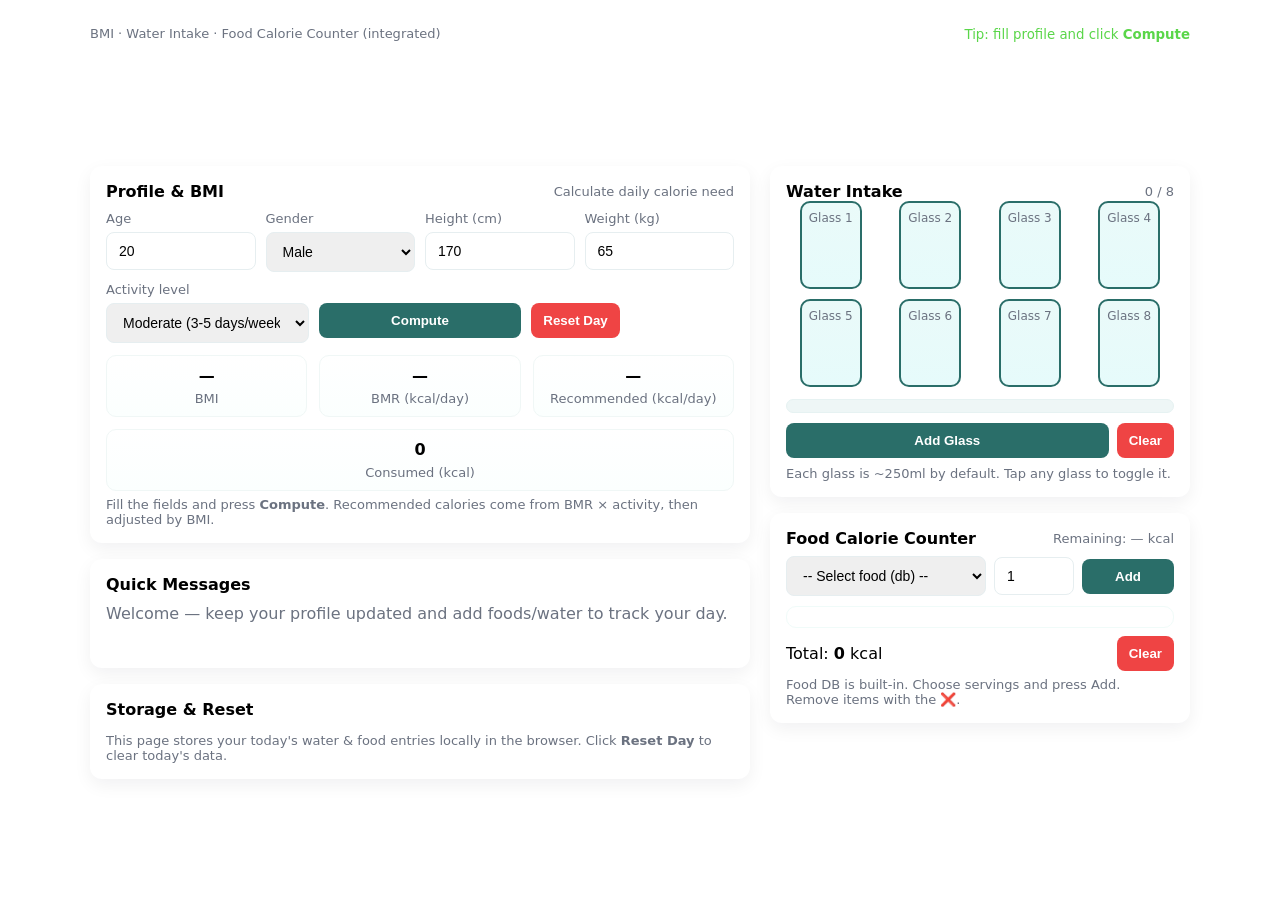
==== bmi.html @ 4206875d "Added FitTrack website files" ====
<!DOCTYPE html>
<html lang="en">
  <head>
    <meta charset="utf-8" />
    <meta name="viewport" content="width=device-width,initial-scale=1" />
    <title>FitTrack</title>
    <style>
      :root {
        --bg1: #f6fbff;
        --card: #ffffff;
        --accent: #2a6e69;
        --accent-2: #4adede;
        --muted: #6b7280;
        --good: #16a34a;
        --warn: #f59e0b;
        --bad: #ef4444;
        --radius: 12px;
        --glass-size: 62px;
        --bg-color: #000;
        --snd-bg-color: #111;
        --text-color: #fff;
        --main-color: #5ad649;
      }
      * {
        box-sizing: border-box;
      }
      body {
        margin: 0;
        font-family: Inter, ui-sans-serif, system-ui, -apple-system, "Segoe UI",
          Roboto, "Helvetica Neue", Arial;
        background: linear-gradient(135deg, var(--bg-color));
        color: var(--bg-color);
        padding: 24px;
        display: flex;
        justify-content: center;
        min-height: 100vh;
      }
      .wrap {
        width: 100%;
        max-width: 1100px;
        display: grid;
        grid-template-columns: 1fr 420px;
        gap: 20px;
        align-items: start;
      }
      header {
        grid-column: 1/-1;
        display: flex;
        justify-content: space-between;
        align-items: center;
        margin-bottom: 6px;
        color: var(--main-color);
      }

      header p {
        margin: 0;
        color: var(--muted);
        font-size: 13px;
      }
      .card {
        background: var(--card);
        border-radius: var(--radius);
        padding: 16px;
        box-shadow: 0 6px 18px rgba(10, 20, 28, 0.06);
      }

      /* Left column: big vertical stack */
      .left {
        display: flex;
        flex-direction: column;
        gap: 16px;
      }

      /* BMI / Profile form */
      .profile-grid {
        display: grid;
        grid-template-columns: repeat(4, 1fr);
        gap: 10px;
      }
      label {
        font-size: 13px;
        color: var(--muted);
        display: block;
        margin-bottom: 6px;
      }
      input[type="number"],
      select {
        width: 100%;
        padding: 10px 12px;
        border-radius: 8px;
        border: 1px solid #e6eef0;
        font-size: 14px;
      }
      .btn {
        background: var(--accent);
        color: white;
        padding: 10px 12px;
        border-radius: 8px;
        border: none;
        cursor: pointer;
        font-weight: 600;
      }
      .row {
        display: flex;
        gap: 10px;
        align-items: center;
      }

      /* Stats area */
      .stats {
        display: flex;
        gap: 12px;
        flex-wrap: wrap;
        margin-top: 8px;
      }
      .stat {
        flex: 1 1 150px;
        background: linear-gradient(180deg, #ffffff, #fbfffe);
        border-radius: 10px;
        padding: 10px;
        text-align: center;
        border: 1px solid #f0f7f6;
      }
      .stat h3 {
        margin: 0;
        font-size: 16px;
      }
      .stat p {
        margin: 6px 0 0;
        color: var(--muted);
        font-size: 13px;
      }

      /* Right column: water + food */
      .right {
        display: flex;
        flex-direction: column;
        gap: 16px;
      }

      /* Water tracker */
      .glasses {
        display: grid;
        grid-template-columns: repeat(4, 1fr);
        gap: 10px;
        justify-items: center;
      }
      .glass {
        width: var(--glass-size);
        height: 88px;
        border-radius: 10px;
        border: 2px solid var(--accent);
        background: linear-gradient(180deg, #eafaf9, #e6fbfb);
        display: flex;
        align-items: flex-end;
        justify-content: center;
        cursor: pointer;
        position: relative;
        transition: all 0.25s ease;
      }
      .glass.full {
        background: linear-gradient(180deg, var(--accent-2), #1fc9c9);
        color: rgb(3, 3, 3);
        transform: translateY(-4px);
      }
      .glass span {
        position: absolute;
        top: 8px;
        font-size: 12px;
        color: var(--muted);
      }
      .progress {
        width: 100%;
        height: 14px;
        background: #eef6f6;
        border-radius: 999px;
        overflow: hidden;
        margin-top: 12px;
        border: 1px solid #e6f2f2;
      }
      .progress-bar {
        height: 100%;
        width: 0%;
        background: linear-gradient(90deg, var(--accent-2), var(--accent));
        transition: width 0.3s ease;
      }

      /* Food list */
      .food-row {
        display: flex;
        gap: 8px;
        align-items: center;
        margin-bottom: 10px;
      }
      select,
      input[type="number"] {
        font-size: 14px;
      }
      .food-list {
        max-height: 220px;
        overflow: auto;
        padding: 8px 0;
      }
      .food-item {
        display: flex;
        justify-content: space-between;
        align-items: center;
        padding: 8px;
        border-radius: 8px;
        background: #fbfffe;
        border: 1px solid #f0fbf9;
        margin-bottom: 8px;
        font-size: 14px;
      }
      .food-item button {
        background: transparent;
        border: none;
        color: var(--bad);
        cursor: pointer;
        font-weight: 700;
      }
      .totals {
        display: flex;
        justify-content: space-between;
        align-items: center;
        margin-top: 8px;
        gap: 6px;
      }
      .remaining {
        font-weight: 700;
      }
      .note {
        font-size: 13px;
        color: var(--muted);
        margin-top: 6px;
      }

      footer {
        grid-column: 1/-1;
        margin-top: 10px;
        color: var(--muted);
        font-size: 13px;
        text-align: center;
      }

      /* Responsive */
      @media (max-width: 980px) {
        .wrap {
          grid-template-columns: 1fr;
          padding: 8px;
        }
        .right {
          order: 2;
        }
      }
    </style>
  </head>
  <body>
    <div class="wrap">
      <header>
        <div>
          <p>BMI · Water Intake · Food Calorie Counter (integrated)</p>
        </div>
        <div>
          <small>Tip: fill profile and click <strong>Compute</strong></small>
        </div>
      </header>

      <!-- LEFT: Controls + Outputs -->
      <div class="left">
        <!-- PROFILE / BMI -->
        <div class="card">
          <div
            style="
              display: flex;
              justify-content: space-between;
              align-items: center;
            "
          >
            <div><strong>Profile & BMI</strong></div>
            <div style="font-size: 13px; color: var(--muted)">
              Calculate daily calorie need
            </div>
          </div>

          <div style="height: 10px"></div>

          <div class="profile-grid">
            <div>
              <label>Age</label>
              <input id="age" type="number" min="5" max="120" value="20" />
            </div>
            <div>
              <label>Gender</label>
              <select id="gender">
                <option value="male">Male</option>
                <option value="female">Female</option>
              </select>
            </div>
            <div>
              <label>Height (cm)</label>
              <input id="height" type="number" min="80" max="260" value="170" />
            </div>
            <div>
              <label>Weight (kg)</label>
              <input id="weight" type="number" min="20" max="300" value="65" />
            </div>
          </div>

          <div style="height: 10px"></div>

          <div
            class="profile-grid"
            style="grid-template-columns: repeat(3, 1fr)"
          >
            <div>
              <label>Activity level</label>
              <select id="activity">
                <option value="1.2">Sedentary (little or no exercise)</option>
                <option value="1.375">Light (1-3 days/week)</option>
                <option value="1.55" selected>Moderate (3-5 days/week)</option>
                <option value="1.725">Active (6-7 days/week)</option>
                <option value="1.9">Very active (hard daily exercise)</option>
              </select>
            </div>
            <div>
              <label>&nbsp;</label>
              <button id="computeBtn" class="btn" style="width: 100%">
                Compute
              </button>
            </div>
            <div>
              <label>&nbsp;</label>
              <button id="resetProfile" class="btn" style="background: #ef4444">
                Reset Day
              </button>
            </div>
          </div>

          <div class="stats" style="margin-top: 12px">
            <div class="stat">
              <h3 id="bmiVal">—</h3>
              <p id="bmiLabel">BMI</p>
            </div>
            <div class="stat">
              <h3 id="bmrVal">—</h3>
              <p>BMR (kcal/day)</p>
            </div>
            <div class="stat">
              <h3 id="tdeeVal">—</h3>
              <p>Recommended (kcal/day)</p>
            </div>
            <div class="stat">
              <h3 id="consumedVal">0</h3>
              <p>Consumed (kcal)</p>
            </div>
          </div>

          <div class="note" id="profileNote">
            Fill the fields and press <strong>Compute</strong>. Recommended
            calories come from BMR × activity, then adjusted by BMI.
          </div>
        </div>

        <!-- INFO / MESSAGES -->
        <div class="card">
          <strong>Quick Messages</strong>
          <div style="height: 10px"></div>
          <div id="messages" style="min-height: 48px; color: var(--muted)">
            Welcome — keep your profile updated and add foods/water to track
            your day.
          </div>
        </div>

        <!-- OPTIONAL: History / Storage explanation -->
        <div class="card">
          <strong>Storage & Reset</strong>
          <div style="height: 8px"></div>
          <div class="note">
            This page stores your today's water & food entries locally in the
            browser. Click <strong>Reset Day</strong> to clear today's data.
          </div>
        </div>
      </div>

      <!-- RIGHT: Water + Food panels -->
      <div class="right">
        <!-- WATER TRACKER -->
        <div class="card">
          <div
            style="
              display: flex;
              justify-content: space-between;
              align-items: center;
            "
          >
            <div><strong>Water Intake</strong></div>
            <div style="font-size: 13px; color: var(--muted)" id="waterStatus">
              0 / 8
            </div>
          </div>

          <div class="glasses" id="glasses"></div>

          <div class="progress">
            <div class="progress-bar" id="progress-bar"></div>
          </div>
          <div
            style="
              display: flex;
              justify-content: space-between;
              margin-top: 10px;
              gap: 8px;
            "
          >
            <button id="addGlass" class="btn" style="flex: 1">Add Glass</button>
            <button id="clearWater" class="btn" style="background: #ef4444">
              Clear
            </button>
          </div>
          <div class="note" style="margin-top: 8px">
            Each glass is ~250ml by default. Tap any glass to toggle it.
          </div>
        </div>

        <!-- FOOD / CALORIE TRACKER -->
        <div class="card">
          <div
            style="
              display: flex;
              justify-content: space-between;
              align-items: center;
            "
          >
            <div><strong>Food Calorie Counter</strong></div>
            <div style="font-size: 13px; color: var(--muted)">
              Remaining: <span id="remainingVal">—</span> kcal
            </div>
          </div>

          <div style="height: 8px"></div>

          <div class="food-row">
            <select id="foodSelect" style="flex: 2">
              <option value="">-- Select food (db) --</option>
            </select>
            <input
              id="qty"
              type="number"
              min="1"
              value="1"
              style="width: 80px"
              title="Quantity"
            />
            <button id="addFoodBtn" class="btn" style="flex: 0 0 92px">
              Add
            </button>
          </div>

          <div
            class="food-list card"
            id="foodListContainer"
            style="
              padding: 10px;
              border-radius: 10px;
              box-shadow: none;
              border: 1px solid #f0fbf9;
            "
          >
            <div id="foodList"></div>
          </div>

          <div class="totals" style="margin-top: 8px">
            <div>Total: <strong id="totalCal">0</strong> kcal</div>
            <div>
              <button id="clearFood" class="btn" style="background: #ef4444">
                Clear
              </button>
            </div>
          </div>

          <div class="note">
            Food DB is built-in. Choose servings and press Add. Remove items
            with the ❌.
          </div>
        </div>
      </div>
    </div>

    <script>
      /***************
       * Utilities
       ***************/
      function $(id) {
        return document.getElementById(id);
      }
      function fmt(n) {
        return Math.round(n);
      }

      /***************
       * Food Database
       * calories are per-serving. You can expand this list.
       ***************/
      const foodDB = [
        { name: "Apple (1 medium)", cal: 95 },
        { name: "Banana (1 medium)", cal: 105 },
        { name: "Boiled Egg (1)", cal: 78 },
        { name: "Bread (1 slice)", cal: 80 },
        { name: "Rice (1 cup cooked)", cal: 206 },
        { name: "Chapati (1)", cal: 120 },
        { name: "Chicken Breast (100g)", cal: 165 },
        { name: "Paneer (100g)", cal: 265 },
        { name: "Milk (1 glass)", cal: 150 },
        { name: "Omelette (1)", cal: 154 },
        { name: "Salad Bowl", cal: 60 },
        { name: "Pasta (1 cup)", cal: 220 },
        { name: "Dal (1 bowl)", cal: 180 },
        { name: "Sandwich", cal: 250 },
        { name: "Maggie Noodles (1 pack)", cal: 400 },
        { name: "Orange (1 medium)", cal: 62 },
        { name: "Yogurt (100g)", cal: 59 },
        { name: "Peanut Butter (1 tbsp)", cal: 94 },
        { name: "Almonds (10 pcs)", cal: 70 },
        { name: "Fried Potato (100g)", cal: 312 },
      ];

      /***************
       * DOM references & state
       ***************/
      const foodSelect = $("foodSelect");
      const addFoodBtn = $("addFoodBtn");
      const qtyInput = $("qty");
      const foodListDiv = $("foodList");
      const totalCalEl = $("totalCal");
      const consumedValEl = $("consumedVal");
      const remainingValEl = $("remainingVal");
      const messagesEl = $("messages");

      const ageEl = $("age");
      const genderEl = $("gender");
      const heightEl = $("height");
      const weightEl = $("weight");
      const activityEl = $("activity");
      const computeBtn = $("computeBtn");
      const resetProfileBtn = $("resetProfile");
      const bmiValEl = $("bmiVal");
      const bmiLabelEl = $("bmiLabel");
      const bmrValEl = $("bmrVal");
      const tdeeValEl = $("tdeeVal");

      // Water elements
      const glassesContainer = $("glasses");
      const progressBar = $("progress-bar");
      const waterStatus = $("waterStatus");
      const addGlassBtn = $("addGlass");
      const clearWaterBtn = $("clearWater");

      // totals & state
      let totalCalories = 0;
      let consumedItems = []; // {id, name, cal, qty}
      let recommendedCalories = null;

      /***************
       * Populate food dropdown
       ***************/
      function populateFoodDropdown() {
        foodDB.forEach((f, idx) => {
          const opt = document.createElement("option");
          opt.value = idx; // index points to db entry
          opt.textContent = `${f.name} — ${f.cal} kcal`;
          foodSelect.appendChild(opt);
        });
      }
      populateFoodDropdown();

      /***************
       * localStorage helpers (persist day data)
       ***************/
      const STORAGE_KEY = "fittrack_day_v1";

      function loadState() {
        try {
          const saved = JSON.parse(localStorage.getItem(STORAGE_KEY));
          if (!saved) return;
          // Only load if date is today to avoid mixing days
          const today = new Date().toISOString().slice(0, 10);
          if (saved.date !== today) {
            // different day
            return;
          }
          // load consumptions
          consumedItems = saved.items || [];
          totalCalories = saved.total || 0;
          recommendedCalories = saved.recommended || recommendedCalories;
          // water
          if (Array.isArray(saved.water)) {
            waterState = saved.water;
          }
        } catch (e) {
          console.warn("load failed", e);
        }
      }

      function saveState() {
        const today = new Date().toISOString().slice(0, 10);
        const payload = {
          date: today,
          items: consumedItems,
          total: totalCalories,
          recommended: recommendedCalories,
          water: waterState,
        };
        localStorage.setItem(STORAGE_KEY, JSON.stringify(payload));
      }

      /***************
       * Food list behavior
       ***************/
      function renderFoodList() {
        foodListDiv.innerHTML = "";
        consumedItems.forEach((item) => {
          const div = document.createElement("div");
          div.className = "food-item";
          div.innerHTML = `<div>${item.name} x${item.qty}</div><div>${
            item.cal * item.qty
          } kcal <button data-id="${item.id}">❌</button></div>`;
          const btn = div.querySelector("button");
          btn.addEventListener("click", () => {
            removeFoodItem(item.id);
          });
          foodListDiv.appendChild(div);
        });
        totalCalEl.textContent = fmt(totalCalories);
        consumedValEl.textContent = fmt(totalCalories);
        updateRemaining();
      }

      function addFoodFromDB() {
        const sel = foodSelect.value;
        const q = parseInt(qtyInput.value) || 1;
        if (sel === "" || q <= 0) {
          flashMessage("Select a valid food and quantity", "warn");
          return;
        }
        const dbItem = foodDB[parseInt(sel)];
        const id = Date.now() + Math.random().toString(36).slice(2, 6);
        consumedItems.push({ id, name: dbItem.name, cal: dbItem.cal, qty: q });
        totalCalories += dbItem.cal * q;
        renderFoodList();
        saveState();
        flashMessage(`Added ${dbItem.name} ×${q}`, "ok");
      }

      function removeFoodItem(id) {
        const idx = consumedItems.findIndex((x) => x.id === id);
        if (idx === -1) return;
        totalCalories -= consumedItems[idx].cal * consumedItems[idx].qty;
        consumedItems.splice(idx, 1);
        renderFoodList();
        saveState();
        flashMessage("Removed item", "ok");
      }

      function clearFood() {
        consumedItems = [];
        totalCalories = 0;
        renderFoodList();
        saveState();
        flashMessage("Cleared food list for today", "ok");
      }

      addFoodBtn.addEventListener("click", addFoodFromDB);
      $("clearFood").addEventListener("click", clearFood);

      /***************
       * BMI, BMR, TDEE computation
       * Uses Mifflin-St Jeor formula for BMR:
       *  Men:    BMR = 10*w + 6.25*h - 5*age + 5
       *  Women:  BMR = 10*w + 6.25*h - 5*age - 161
       * TDEE = BMR × activityFactor
       * Then small BMI-based adjustment:
       *  underweight: +300 kcal
       *  normal: +0
       *  overweight/obese: -300 kcal
       ***************/
      function computeProfile() {
        const age = Number(ageEl.value);
        const gender = genderEl.value;
        const height = Number(heightEl.value); // cm
        const weight = Number(weightEl.value); // kg
        const activity = Number(activityEl.value);

        if (!age || !height || !weight) {
          flashMessage("Enter valid age, height and weight", "warn");
          return;
        }

        // BMI
        const bmi = weight / ((height / 100) * (height / 100));
        let label = "";
        if (bmi < 18.5) label = "Underweight";
        else if (bmi < 25) label = "Normal";
        else if (bmi < 30) label = "Overweight";
        else label = "Obese";

        // BMR
        let bmr;
        if (gender === "male") {
          bmr = 10 * weight + 6.25 * height - 5 * age + 5;
        } else {
          bmr = 10 * weight + 6.25 * height - 5 * age - 161;
        }
        // TDEE
        let tdee = bmr * activity;

        // adjust by BMI
        let adjust = 0;
        if (bmi < 18.5) adjust = 300;
        else if (bmi >= 25) adjust = -300;

        const recommended = Math.round(tdee + adjust);

        // update UI
        bmiValEl.textContent = fmt(bmi);
        bmiLabelEl.textContent = `${label}`;
        bmrValEl.textContent = fmt(bmr);
        tdeeValEl.textContent = fmt(recommended);

        recommendedCalories = recommended;
        saveState();
        updateRemaining();
        flashMessage("Profile computed — recommended calories set", "ok");
      }

      computeBtn.addEventListener("click", computeProfile);

      /***************
       * Remaining calorie / messages
       ***************/
      function updateRemaining() {
        if (recommendedCalories == null) {
          remainingValEl.textContent = "—";
          return;
        }
        const remain = recommendedCalories - totalCalories;
        remainingValEl.textContent = fmt(remain);
        // message
        if (remain >= 500) {
          messagesEl.textContent =
            "You still have calories left — consider healthy meals.";
        } else if (remain >= 0) {
          messagesEl.textContent =
            "Close to your daily limit. Choose light meals.";
        } else {
          messagesEl.textContent =
            "You exceeded the recommended calories for today — consider light activity.";
        }
      }

      function flashMessage(msg, type) {
        messagesEl.style.color =
          type === "ok"
            ? "var(--good)"
            : type === "warn"
            ? "var(--warn)"
            : "var(--muted)";
        messagesEl.textContent = msg;
        setTimeout(() => {
          messagesEl.style.color = "";
          messagesEl.textContent = " ";
        }, 4200);
      }

      /***************
       * Water tracker (8 glasses)
       ***************/
      const totalGlasses = 8;
      let waterState = Array(totalGlasses).fill(false); // boolean per glass

      function renderGlasses() {
        glassesContainer.innerHTML = "";
        for (let i = 0; i < totalGlasses; i++) {
          const g = document.createElement("div");
          g.className = "glass";
          if (waterState[i]) g.classList.add("full");
          g.innerHTML = `<span>Glass ${i + 1}</span>`;
          g.addEventListener("click", () => {
            waterState[i] = !waterState[i];
            renderGlasses();
            saveState();
          });
          glassesContainer.appendChild(g);
        }
        updateWaterUI();
      }

      function updateWaterUI() {
        const count = waterState.filter(Boolean).length;
        const pct = (count / totalGlasses) * 100;
        progressBar.style.width = pct + "%";
        waterStatus.textContent = `${count} / ${totalGlasses}`;
      }

      addGlassBtn.addEventListener("click", () => {
        const idx = waterState.indexOf(false);
        if (idx === -1) {
          flashMessage("All glasses already full", "warn");
          return;
        }
        waterState[idx] = true;
        renderGlasses();
        saveState();
      });

      clearWaterBtn.addEventListener("click", () => {
        waterState = Array(totalGlasses).fill(false);
        renderGlasses();
        saveState();
        flashMessage("Water cleared", "ok");
      });

      /***************
       * Reset Day button (clear todays entries but keep profile)
       ***************/
      resetProfileBtn.addEventListener("click", () => {
        if (
          !confirm(
            "Reset today's water & food entries? This won't change your profile fields."
          )
        )
          return;
        consumedItems = [];
        totalCalories = 0;
        waterState = Array(totalGlasses).fill(false);
        renderFoodList();
        renderGlasses();
        saveState();
        flashMessage("Today's data reset", "ok");
      });

      /***************
       * Initialization
       ***************/
      function init() {
        // load previous state (if same day)
        loadState();
        // when loadState may have set waterState etc, but ensure defaults:
        if (typeof waterState === "undefined")
          waterState = Array(totalGlasses).fill(false);

        // if saved recommended calories exist, show them
        if (recommendedCalories !== null) {
          tdeeValEl.textContent = fmt(recommendedCalories);
        }

        renderGlasses();
        renderFoodList();
        updateRemaining();
      }

      init();

      // attempt to load any saved data immediately after init (in case compute hasn't been run)
      // Note: if user changes profile and recomputes, recommendedCalories updates
    </script>
  </body>
</html>
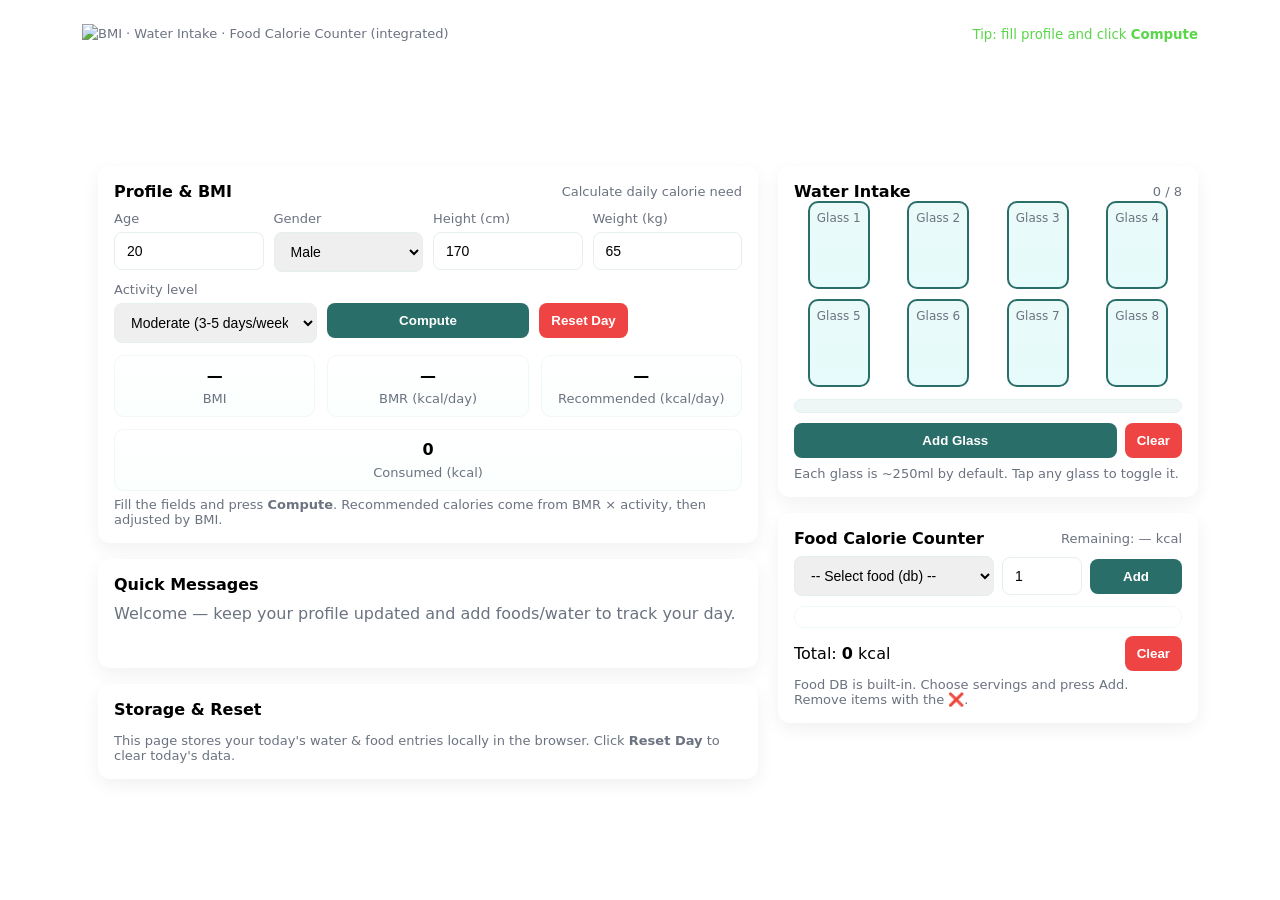
==== commit 6e52d699: "Update bmi.html" ====
--- a/bmi.html
+++ b/bmi.html
@@ -256,6 +256,7 @@
     </style>
   </head>
   <body>
+    <img src="images/doctor.jpg">
     <div class="wrap">
       <header>
         <div>
